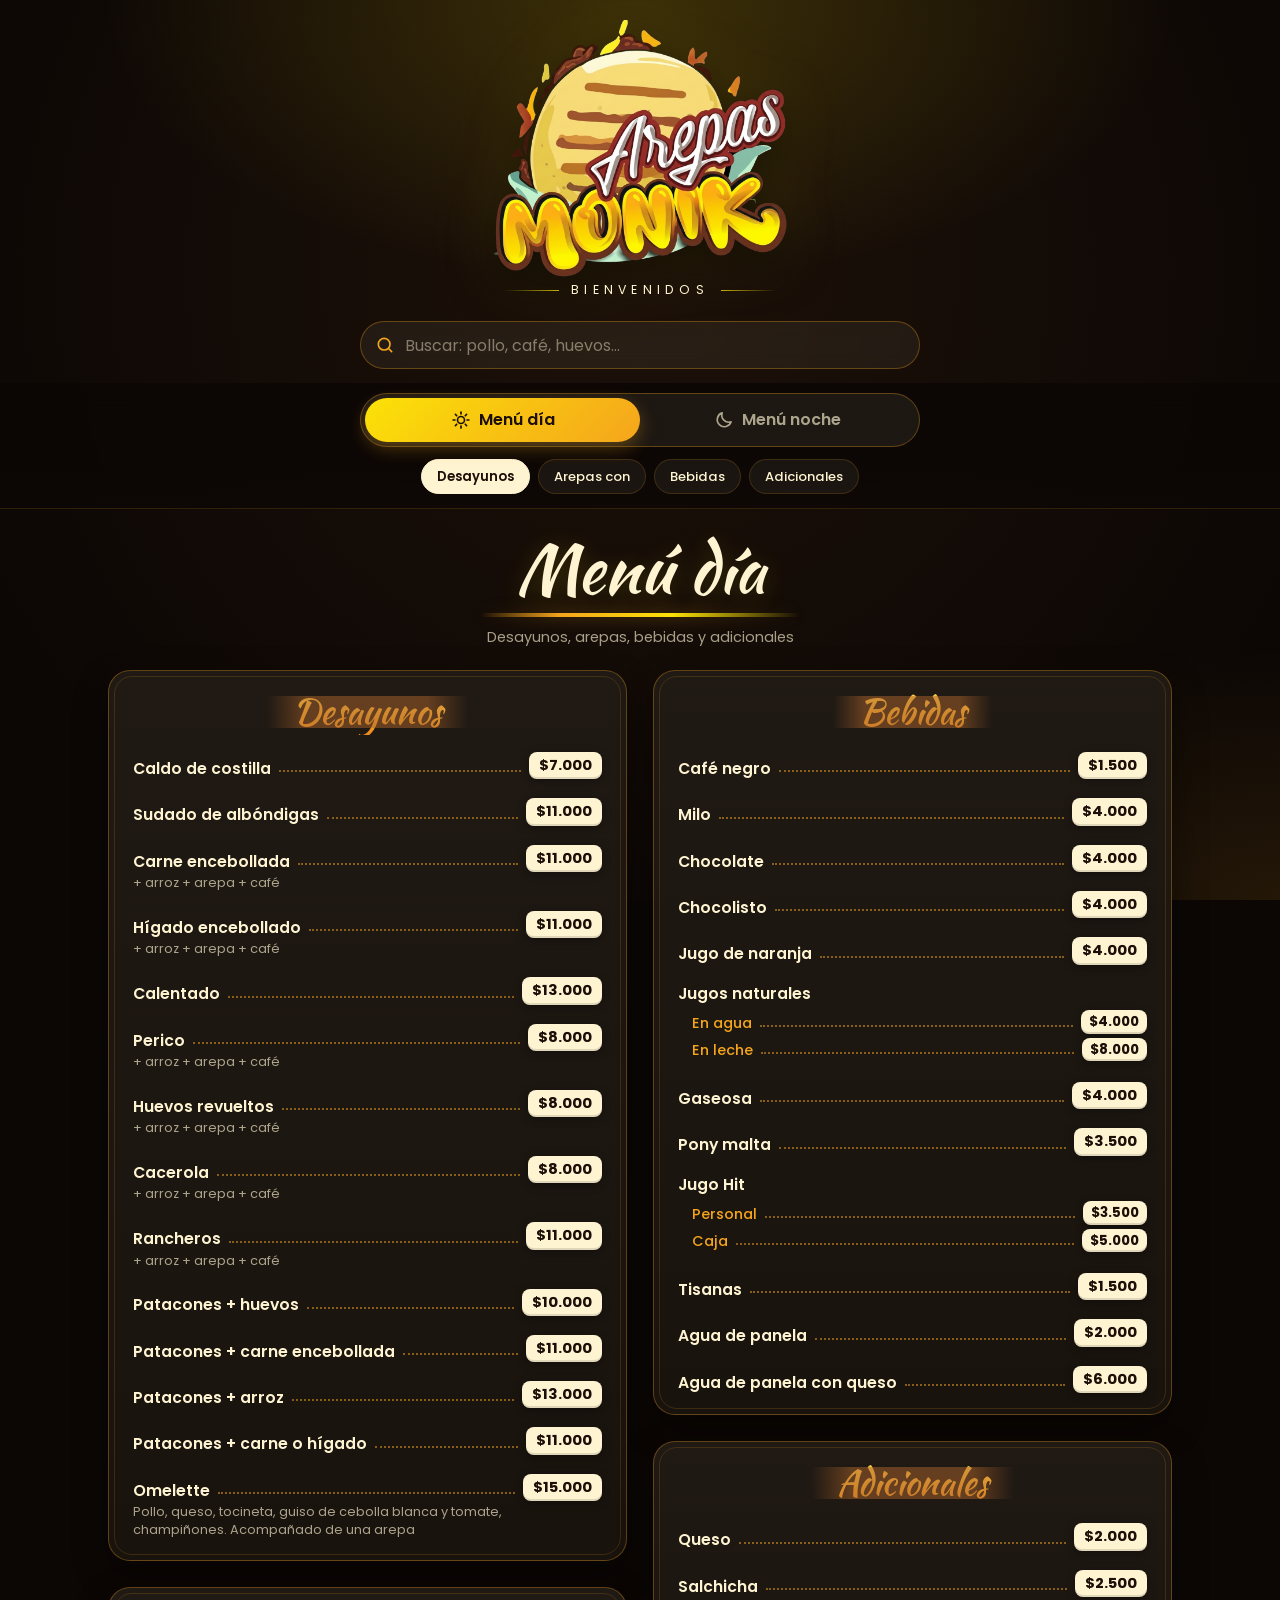
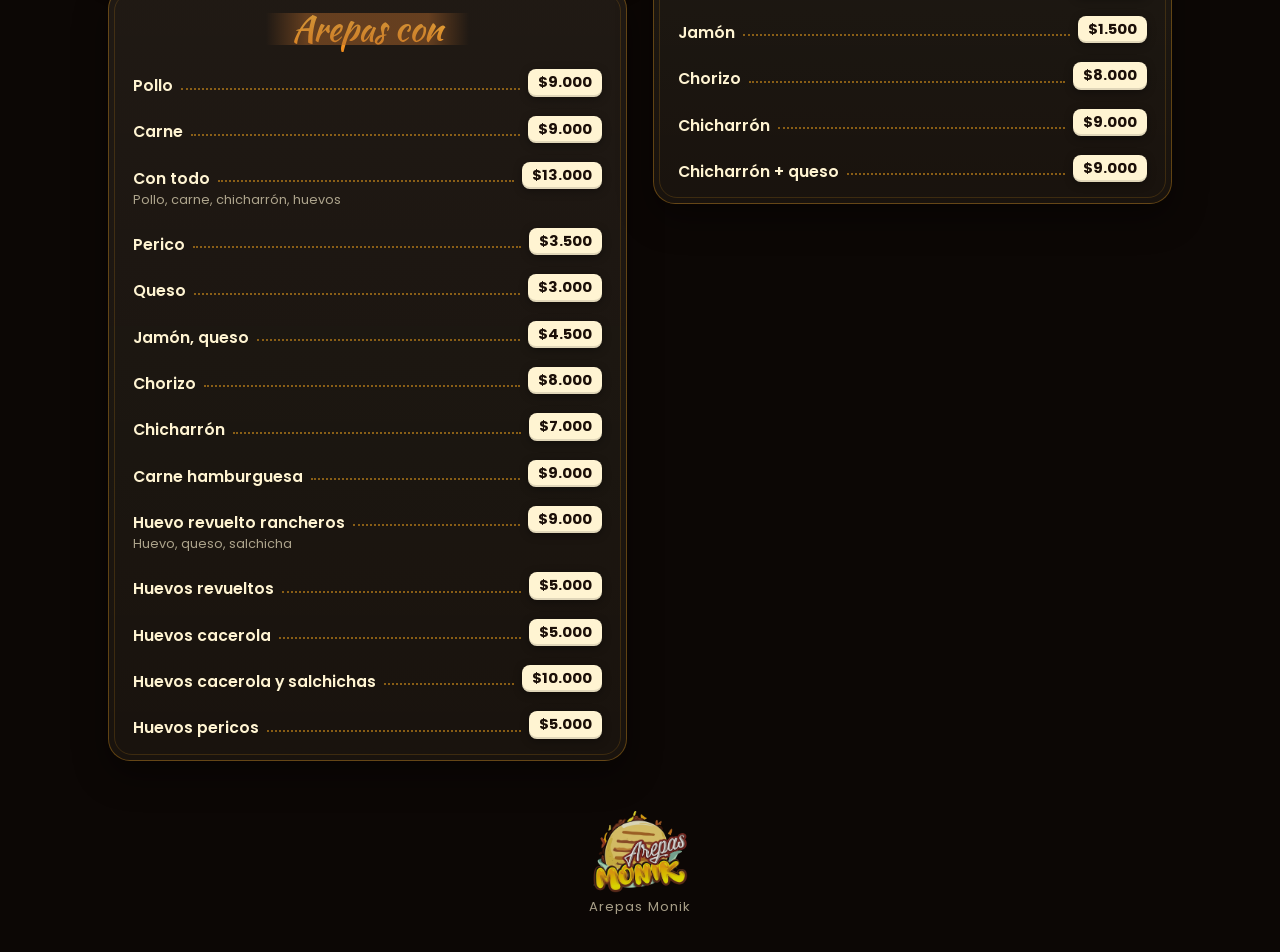
==== index.html @ 33388f15 "Add files via upload" ====
<!DOCTYPE html>
<html lang="es">
<head>
  <meta charset="UTF-8">
  <meta name="viewport" content="width=device-width, initial-scale=1.0, viewport-fit=cover">
  <meta name="theme-color" content="#0c0705">
  <meta name="description" content="Menú de día y menú de noche de Arepas Monik.">
  <title>Menú · Arepas Monik</title>
  <link rel="icon" href="logo-monik.png">

  <link rel="preconnect" href="https://fonts.googleapis.com">
  <link rel="preconnect" href="https://fonts.gstatic.com" crossorigin>
  <link rel="stylesheet" href="https://fonts.googleapis.com/css2?family=Kaushan+Script&family=Poppins:wght@400;500;600;700&display=swap">
  <link rel="stylesheet" href="menu.css">
</head>
<body data-menu="dia">

  <div class="bg-glow" aria-hidden="true"></div>

  <!-- ===== Cabecera ===== -->
  <header class="hero">
    <img class="hero-logo" src="logo-monik.png" alt="Arepas Monik" width="520" height="449">
    <p class="hero-kicker"><span></span>Bienvenidos<span></span></p>
  </header>

  <!-- ===== Buscador ===== -->
  <div class="searchbar">
    <label class="search" for="q">
      <svg viewBox="0 0 24 24" aria-hidden="true"><circle cx="11" cy="11" r="7"/><path d="m20 20-3.5-3.5"/></svg>
      <input id="q" type="search" placeholder="Buscar: pollo, café, huevos…" autocomplete="off" enterkeyhint="search" aria-label="Buscar en el menú">
      <button class="search-clear" id="qClear" type="button" aria-label="Borrar búsqueda" hidden>✕</button>
    </label>
  </div>

  <!-- ===== Pestañas + categorías (se quedan fijas al hacer scroll) ===== -->
  <div class="sticky" id="sticky">
    <div class="tabs" id="tabs" role="tablist" aria-label="Elegir menú" data-active="0">
      <span class="tabs-pill" aria-hidden="true"></span>
      <button class="tab" id="tab-dia" role="tab" type="button" data-menu="dia" aria-selected="true" aria-controls="panel">
        <svg viewBox="0 0 24 24" aria-hidden="true"><circle cx="12" cy="12" r="4.2"/><path d="M12 2.5v2.3M12 19.2v2.3M2.5 12h2.3M19.2 12h2.3M5.3 5.3l1.6 1.6M17.1 17.1l1.6 1.6M18.7 5.3l-1.6 1.6M6.9 17.1l-1.6 1.6"/></svg>
        Menú día
      </button>
      <button class="tab" id="tab-noche" role="tab" type="button" data-menu="noche" aria-selected="false" aria-controls="panel" tabindex="-1">
        <svg viewBox="0 0 24 24" aria-hidden="true"><path d="M20.5 14.2A8.5 8.5 0 0 1 9.8 3.5a8.5 8.5 0 1 0 10.7 10.7Z"/></svg>
        Menú noche
      </button>
    </div>
    <nav class="chips" id="chips" aria-label="Categorías del menú"></nav>
  </div>

  <!-- ===== Contenido ===== -->
  <main class="wrap">
    <div class="menu-head">
      <h2 class="script-title" id="menuTitle">Menú día</h2>
      <div class="swoosh" aria-hidden="true"></div>
      <p class="menu-note" id="menuNote" aria-live="polite"></p>
    </div>

    <div class="cross-hint" id="crossHint" hidden></div>

    <section id="panel" class="cols" role="tabpanel" aria-live="polite" tabindex="-1"></section>

    <div class="empty" id="empty" hidden>
      <div class="empty-icon" aria-hidden="true">🫓</div>
      <p class="empty-title">No encontramos “<span id="emptyQ"></span>”</p>
      <p class="empty-sub">Prueba con otra palabra, por ejemplo <em>pollo</em>, <em>queso</em> o <em>café</em>.</p>
      <button class="btn" id="emptyClear" type="button">Ver todo el menú</button>
    </div>

    <noscript><p class="empty-sub" style="text-align:center;padding:40px 0">Activa JavaScript para ver el menú.</p></noscript>
  </main>

  <footer class="foot">
    <img src="logo-monik.png" alt="" width="120" height="104">
    <p>Arepas Monik</p>
  </footer>

  <button class="to-top" id="toTop" type="button" aria-label="Volver arriba" hidden>
    <svg viewBox="0 0 24 24" aria-hidden="true"><path d="m6 14 6-6 6 6"/></svg>
  </button>

  <script src="menu.js"></script>
</body>
</html>
---- menu.css ----
/* =========================================================
   AREPAS MONIK — MENÚ INTERACTIVO
   Paleta tomada del logo: amarillo, dorado, caramelo, café y crema.
   ========================================================= */

:root {
  --bg: #0c0705;
  --panel: #16100b;
  --line: rgba(245, 165, 28, 0.32);
  --line-soft: rgba(245, 165, 28, 0.16);
  --cream: #fff4d2;
  --text: #f6eedb;
  --muted: rgba(255, 244, 210, 0.64);
  --yellow: #fbe207;
  --orange: #f5a51c;
  --caramel: #aa642b;
  --burgundy: #762326;
  --mint: #8ed9c5;
  --ink: #1b0f08;

  /* cambia según la pestaña (día / noche) */
  --glow-1: rgba(251, 226, 7, 0.16);
  --glow-2: rgba(245, 165, 28, 0.1);
  --pill: linear-gradient(135deg, #fbe207, #f5a51c);

  --font-body: "Poppins", "Segoe UI", system-ui, -apple-system, Arial, sans-serif;
  --font-script: "Kaushan Script", "Brush Script MT", "Segoe Script", cursive;

  --sticky-h: 110px;
  --gutter: clamp(14px, 4vw, 28px);
}

body[data-menu="noche"] {
  --glow-1: rgba(118, 35, 38, 0.42);
  --glow-2: rgba(245, 165, 28, 0.1);
  --pill: linear-gradient(135deg, #f5a51c, #e0702b);
}

*, *::before, *::after { box-sizing: border-box; margin: 0; padding: 0; }
[hidden] { display: none !important; }

html { scroll-behavior: smooth; -webkit-text-size-adjust: 100%; }

body {
  min-height: 100vh;
  font-family: var(--font-body);
  color: var(--text);
  background: var(--bg);
  line-height: 1.45;
  overflow-x: hidden;
  -webkit-font-smoothing: antialiased;
}

img { max-width: 100%; height: auto; display: block; }
button { font: inherit; color: inherit; cursor: pointer; background: none; border: 0; }

/* ---------- Fondo ---------- */
.bg-glow {
  position: fixed;
  inset: 0;
  z-index: -1;
  pointer-events: none;
  background:
    radial-gradient(60% 45% at 50% 0%, var(--glow-1), transparent 70%),
    radial-gradient(50% 40% at 100% 100%, var(--glow-2), transparent 70%),
    radial-gradient(circle at 50% 30%, #1d1109 0%, var(--bg) 80%);
  transition: background 0.6s ease;
}

/* ---------- Cabecera ---------- */
.hero {
  display: grid;
  justify-items: center;
  padding: max(20px, env(safe-area-inset-top)) var(--gutter) 6px;
}
.hero-logo {
  width: clamp(150px, 40vw, 300px);
  filter: drop-shadow(0 14px 22px rgba(0, 0, 0, 0.55)) drop-shadow(0 0 30px rgba(251, 226, 7, 0.1));
  animation: hero-in 0.9s cubic-bezier(0.2, 0.9, 0.25, 1) both;
}
.hero-kicker {
  display: flex;
  align-items: center;
  gap: 12px;
  margin-top: 2px;
  font-size: clamp(0.62rem, 0.5rem + 0.5vw, 0.78rem);
  letter-spacing: 0.42em;
  text-transform: uppercase;
  color: var(--cream);
  opacity: 0.85;
  animation: fade-up 0.8s ease-out 0.35s both;
}
.hero-kicker span {
  width: clamp(24px, 6vw, 56px);
  height: 1px;
  background: linear-gradient(90deg, transparent, rgba(251, 226, 7, 0.75));
}
.hero-kicker span:last-child { transform: scaleX(-1); }

@keyframes hero-in {
  from { opacity: 0; transform: translateY(16px) scale(0.92); }
  to { opacity: 1; transform: none; }
}
@keyframes fade-up {
  from { opacity: 0; transform: translateY(10px); }
  to { opacity: 1; transform: none; }
}

/* ---------- Buscador ---------- */
.searchbar { padding: 16px var(--gutter) 14px; }
.search {
  position: relative;
  display: flex;
  align-items: center;
  max-width: 560px;
  margin: 0 auto;
  padding: 0 14px;
  height: 48px;
  border-radius: 999px;
  background: rgba(255, 244, 210, 0.06);
  border: 1px solid var(--line);
  backdrop-filter: blur(8px);
  transition: border-color 0.2s, background 0.2s, box-shadow 0.2s;
}
.search:focus-within {
  border-color: var(--orange);
  background: rgba(255, 244, 210, 0.09);
  box-shadow: 0 0 0 4px rgba(245, 165, 28, 0.16);
}
.search svg {
  flex: none;
  width: 20px;
  height: 20px;
  margin-right: 10px;
  fill: none;
  stroke: var(--orange);
  stroke-width: 2;
  stroke-linecap: round;
}
.search input {
  flex: 1;
  min-width: 0;
  height: 100%;
  font: inherit;
  font-size: 16px; /* evita el zoom automático en iPhone */
  color: var(--cream);
  background: transparent;
  border: 0;
  outline: none;
  -webkit-appearance: none;
  appearance: none;
}
.search input::placeholder { color: rgba(255, 244, 210, 0.45); }
.search input::-webkit-search-cancel-button { display: none; }
.search-clear {
  flex: none;
  width: 28px;
  height: 28px;
  border-radius: 50%;
  font-size: 0.8rem;
  color: var(--cream);
  background: rgba(255, 244, 210, 0.12);
}
.search-clear:hover { background: rgba(255, 244, 210, 0.22); }

/* ---------- Pestañas + categorías (fijas) ---------- */
.sticky {
  position: sticky;
  top: 0;
  z-index: 20;
  padding: max(10px, env(safe-area-inset-top)) var(--gutter) 10px;
  background: linear-gradient(180deg, rgba(12, 7, 5, 0.94) 70%, rgba(12, 7, 5, 0.72));
  backdrop-filter: blur(14px);
  -webkit-backdrop-filter: blur(14px);
  border-bottom: 1px solid var(--line-soft);
}

.tabs {
  position: relative;
  display: grid;
  grid-template-columns: 1fr 1fr;
  max-width: 560px;
  margin: 0 auto;
  padding: 4px;
  border-radius: 999px;
  background: rgba(255, 244, 210, 0.07);
  border: 1px solid var(--line);
}
.tabs-pill {
  position: absolute;
  top: 4px;
  bottom: 4px;
  left: 4px;
  width: calc(50% - 4px);
  border-radius: 999px;
  background: var(--pill);
  box-shadow: 0 6px 18px rgba(245, 165, 28, 0.3);
  transition: transform 0.38s cubic-bezier(0.3, 1.2, 0.4, 1), background 0.4s;
}
.tabs[data-active="1"] .tabs-pill { transform: translateX(100%); }

.tab {
  position: relative;
  z-index: 1;
  display: flex;
  align-items: center;
  justify-content: center;
  gap: 8px;
  min-height: 44px;
  padding: 0 12px;
  border-radius: 999px;
  font-weight: 600;
  font-size: clamp(0.88rem, 0.8rem + 0.4vw, 1rem);
  color: var(--muted);
  transition: color 0.25s;
}
.tab svg {
  width: 20px;
  height: 20px;
  fill: none;
  stroke: currentColor;
  stroke-width: 2;
  stroke-linecap: round;
  stroke-linejoin: round;
}
.tab[aria-selected="true"] { color: var(--ink); }
.tab:focus-visible, .chip:focus-visible, .btn:focus-visible, .link:focus-visible, .to-top:focus-visible, .search-clear:focus-visible {
  outline: 2px solid var(--yellow);
  outline-offset: 2px;
}

.chips {
  display: flex;
  gap: 8px;
  max-width: 1120px;
  margin: 10px auto 0;
  padding: 2px 2px 4px;
  overflow-x: auto;
  scrollbar-width: none;
  -webkit-overflow-scrolling: touch;
  mask-image: linear-gradient(90deg, transparent, #000 14px, #000 calc(100% - 14px), transparent);
  -webkit-mask-image: linear-gradient(90deg, transparent, #000 14px, #000 calc(100% - 14px), transparent);
}
.chips::-webkit-scrollbar { display: none; }
@media (min-width: 700px) {
  .chips { justify-content: center; mask-image: none; -webkit-mask-image: none; }
}
.chip {
  flex: none;
  padding: 7px 15px;
  border-radius: 999px;
  font-size: 0.82rem;
  font-weight: 500;
  color: var(--cream);
  background: rgba(255, 244, 210, 0.06);
  border: 1px solid var(--line-soft);
  white-space: nowrap;
  transition: background 0.2s, color 0.2s, border-color 0.2s, transform 0.2s;
}
.chip:hover { border-color: var(--orange); transform: translateY(-1px); }
.chip.is-active {
  color: var(--ink);
  background: var(--cream);
  border-color: var(--cream);
  font-weight: 600;
}

/* ---------- Contenido ---------- */
.wrap {
  width: 100%;
  max-width: 1120px;
  margin: 0 auto;
  padding: 24px var(--gutter) 40px;
}

.menu-head { text-align: center; margin-bottom: 22px; }
.script-title {
  font-family: var(--font-script);
  font-weight: 400;
  font-size: clamp(2.4rem, 1.6rem + 4.4vw, 4.2rem);
  line-height: 1.1;
  color: var(--cream);
  text-shadow: 0 4px 24px rgba(251, 226, 7, 0.18);
}
.swoosh {
  width: min(320px, 70%);
  height: 4px;
  margin: 6px auto 10px;
  border-radius: 999px;
  background: linear-gradient(90deg, transparent, var(--orange) 25%, var(--yellow) 60%, transparent);
  filter: drop-shadow(0 0 8px rgba(245, 165, 28, 0.5));
}
.menu-note { min-height: 1.4em; font-size: 0.9rem; color: var(--muted); }

.cross-hint {
  margin: -6px auto 18px;
  text-align: center;
  font-size: 0.88rem;
  color: var(--muted);
}
.link {
  font-weight: 600;
  color: var(--yellow);
  text-decoration: underline;
  text-underline-offset: 3px;
}

/* Columnas tipo carta: 1 en celular, 2 en pantallas anchas */
.cols { column-width: 440px; column-gap: 26px; }
.cols:focus { outline: none; }

.enter-right { animation: slide-in-right 0.45s cubic-bezier(0.2, 0.9, 0.25, 1); }
.enter-left { animation: slide-in-left 0.45s cubic-bezier(0.2, 0.9, 0.25, 1); }
@keyframes slide-in-right { from { opacity: 0; transform: translateX(28px); } to { opacity: 1; transform: none; } }
@keyframes slide-in-left { from { opacity: 0; transform: translateX(-28px); } to { opacity: 1; transform: none; } }

/* ---------- Tarjetas ---------- */
.card {
  position: relative;
  break-inside: avoid;
  margin-bottom: 26px;
  padding: 18px clamp(14px, 3.4vw, 24px) 12px;
  border-radius: 22px;
  background:
    linear-gradient(180deg, rgba(255, 244, 210, 0.045), rgba(255, 244, 210, 0.012)),
    var(--panel);
  border: 1px solid var(--line);
  box-shadow: 0 14px 34px rgba(0, 0, 0, 0.4);
  scroll-margin-top: calc(var(--sticky-h) + 14px);
  animation: card-in 0.6s cubic-bezier(0.2, 0.9, 0.25, 1) both;
  animation-delay: calc(var(--i, 0) * 70ms);
}
.card::before {
  content: "";
  position: absolute;
  inset: 5px;
  border-radius: 18px;
  border: 1px solid var(--line-soft);
  pointer-events: none;
}
@keyframes card-in {
  from { opacity: 0; transform: translateY(18px); }
  to { opacity: 1; transform: none; }
}

.card-title {
  position: relative;
  margin: 0 auto 8px;
  text-align: center;
  font-family: var(--font-script);
  font-weight: 400;
  font-size: clamp(1.7rem, 1.3rem + 1.6vw, 2.2rem);
  line-height: 1.2;
}
.card-title span {
  display: inline-block;
  padding: 2px 26px;
  color: transparent;
  background:
    linear-gradient(90deg, transparent, rgba(170, 100, 43, 0.5) 20%, rgba(170, 100, 43, 0.5) 80%, transparent) center / 100% 70% no-repeat,
    linear-gradient(180deg, #ffd34a, #f08a1c);
  -webkit-background-clip: border-box, text;
  background-clip: border-box, text;
}
/* Si el navegador no soporta recortar el fondo con el texto, usa color sólido */
@supports not ((-webkit-background-clip: text) or (background-clip: text)) {
  .card-title span { color: var(--orange); background: none; }
}

.items { list-style: none; }
.item { padding: 9px 0; }
.item + .item { border-top: 1px solid transparent; }
.item--sep { margin-top: 8px; padding-top: 16px; border-top: 1px dashed var(--line) !important; }

.row { display: flex; align-items: flex-end; gap: 8px; }
.name { font-weight: 600; color: var(--cream); font-size: 0.98rem; line-height: 1.3; }
.row > .name { flex: 0 1 auto; min-width: 0; }
.leader {
  flex: 1 1 14px;
  min-width: 14px;
  margin-bottom: 7px;
  border-bottom: 2px dotted rgba(245, 165, 28, 0.5);
}
.desc {
  margin-top: 2px;
  max-width: 92%;
  font-size: 0.8rem;
  line-height: 1.4;
  color: var(--muted);
}

.price {
  flex: none;
  align-self: center;
  padding: 3px 10px;
  border-radius: 8px;
  font-weight: 700;
  font-size: 0.92rem;
  font-variant-numeric: tabular-nums;
  color: var(--ink);
  background: var(--cream);
  box-shadow: inset 0 -2px 0 rgba(0, 0, 0, 0.12), 0 2px 8px rgba(0, 0, 0, 0.35);
}
.price--sm { padding: 2px 8px; font-size: 0.84rem; }
.price--ask {
  font-weight: 500;
  font-size: 0.78rem;
  color: var(--cream);
  background: transparent;
  border: 1px dashed var(--orange);
  box-shadow: none;
}

.variants { margin: 4px 0 0 14px; }
.row--var { padding: 2px 0; }
.vlabel { font-size: 0.9rem; color: var(--orange); font-weight: 500; }

.item { transition: background 0.2s; border-radius: 10px; }
@media (hover: hover) {
  .item:hover { background: rgba(255, 244, 210, 0.04); }
}

mark {
  color: var(--ink);
  background: var(--yellow);
  border-radius: 4px;
  padding: 0 2px;
}

/* ---------- Sin resultados ---------- */
.empty { text-align: center; padding: 30px 0 10px; }
.empty-icon { font-size: 3rem; filter: grayscale(0.2); }
.empty-title { margin-top: 8px; font-size: 1.15rem; font-weight: 600; color: var(--cream); }
.empty-sub { margin: 6px 0 18px; color: var(--muted); font-size: 0.92rem; }
.btn {
  padding: 11px 22px;
  border-radius: 999px;
  font-weight: 600;
  color: var(--ink);
  background: var(--pill);
  box-shadow: 0 8px 20px rgba(245, 165, 28, 0.25);
  transition: transform 0.2s;
}
.btn:hover { transform: translateY(-2px); }

/* ---------- Pie ---------- */
.foot {
  display: grid;
  justify-items: center;
  gap: 4px;
  padding: 10px var(--gutter) max(36px, env(safe-area-inset-bottom));
  color: var(--muted);
  font-size: 0.82rem;
  letter-spacing: 0.08em;
}
.foot img { width: 96px; opacity: 0.85; }

/* ---------- Botón subir ---------- */
.to-top {
  position: fixed;
  right: max(16px, env(safe-area-inset-right));
  bottom: max(16px, env(safe-area-inset-bottom));
  z-index: 30;
  width: 46px;
  height: 46px;
  border-radius: 50%;
  display: grid;
  place-items: center;
  background: var(--pill);
  box-shadow: 0 10px 24px rgba(0, 0, 0, 0.5);
  animation: fade-up 0.3s ease-out both;
}
.to-top svg { width: 22px; height: 22px; fill: none; stroke: var(--ink); stroke-width: 2.6; stroke-linecap: round; stroke-linejoin: round; }

/* ---------- Pantallas pequeñas ---------- */
@media (max-width: 420px) {
  .tab svg { width: 18px; height: 18px; }
  .name { font-size: 0.94rem; }
  .price { font-size: 0.88rem; padding: 3px 8px; }
  .desc { max-width: 100%; }
}

/* ---------- Celular horizontal (poca altura): la barra ya no se queda fija ---------- */
@media (max-height: 500px) {
  .sticky { position: relative; }
  .hero-logo { width: clamp(110px, 24vh, 180px); }
  .searchbar { padding-top: 10px; padding-bottom: 10px; }
  .card { scroll-margin-top: 14px; }
}

/* ---------- Menos movimiento ---------- */
@media (prefers-reduced-motion: reduce) {
  html { scroll-behavior: auto; }
  *, *::before, *::after {
    animation-duration: 0.01ms !important;
    animation-delay: 0ms !important;
    transition-duration: 0.01ms !important;
  }
}
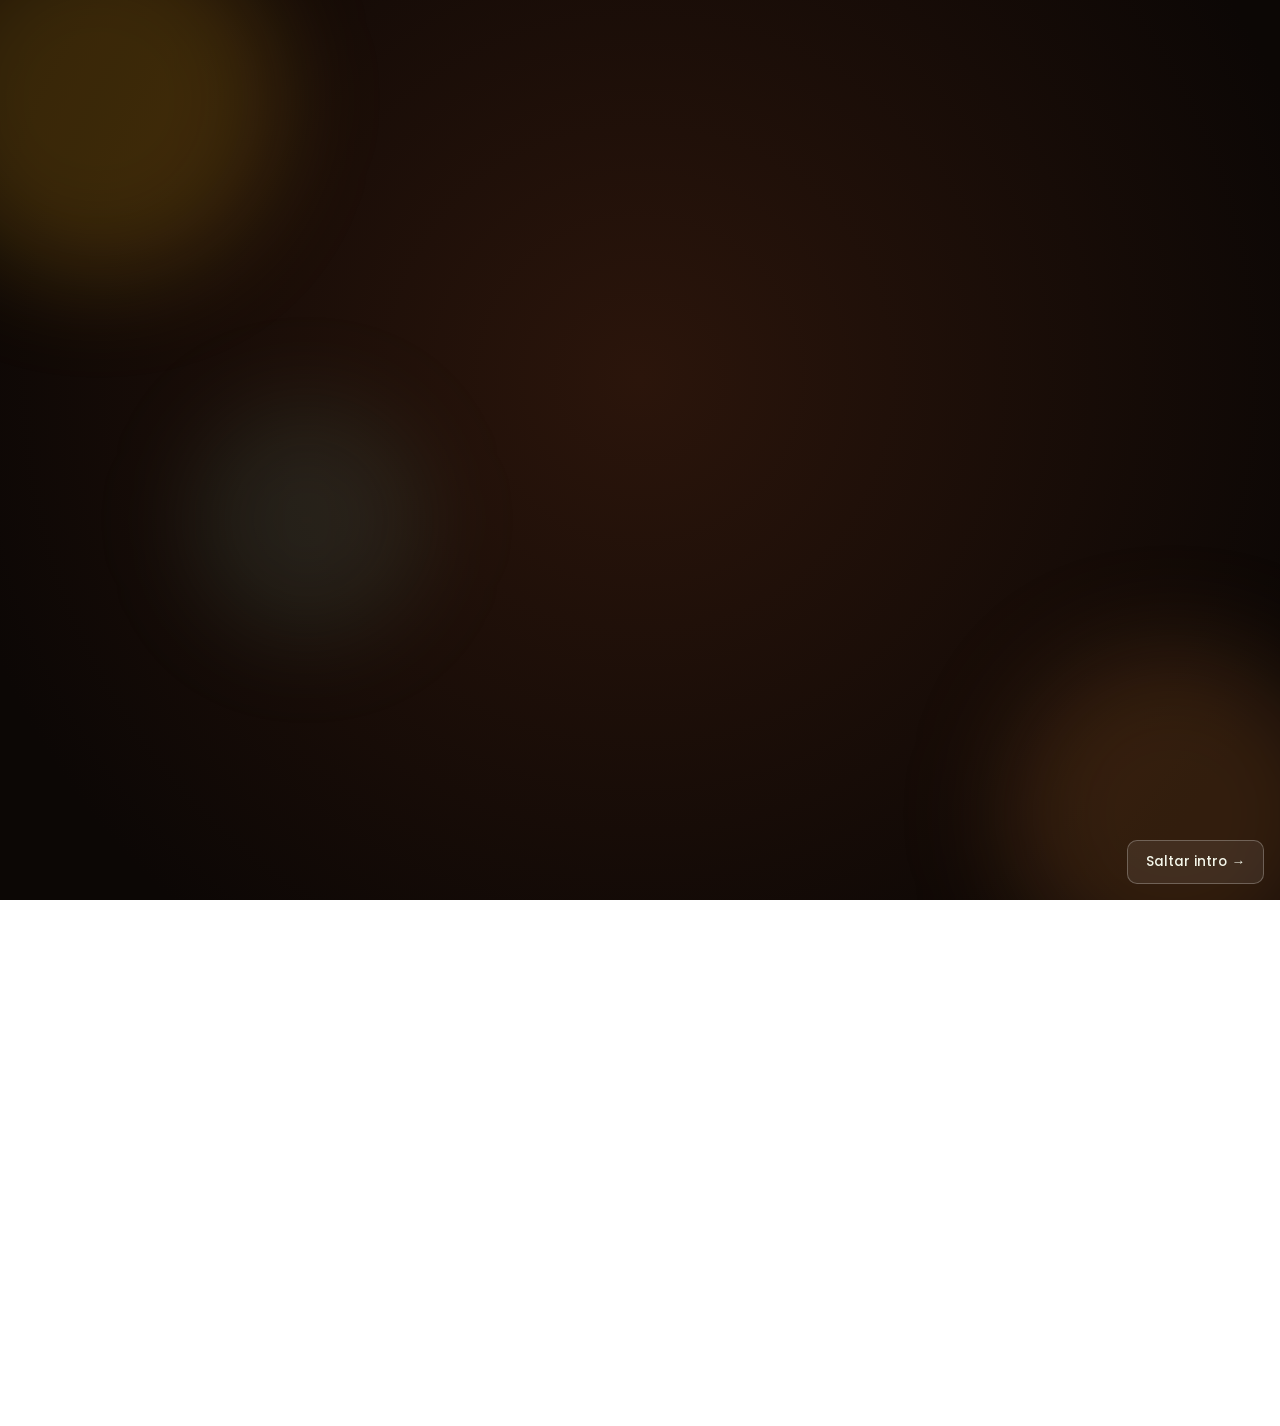
==== commit 82d32dde: "Add files via upload" ====
--- a/index.html
+++ b/index.html
@@ -4,81 +4,118 @@
   <meta charset="UTF-8">
   <meta name="viewport" content="width=device-width, initial-scale=1.0, viewport-fit=cover">
   <meta name="theme-color" content="#0c0705">
-  <meta name="description" content="Menú de día y menú de noche de Arepas Monik.">
-  <title>Menú · Arepas Monik</title>
-  <link rel="icon" href="logo-monik.png">
-
+  <title>Bienvenida | Arepas Monik</title>
   <link rel="preconnect" href="https://fonts.googleapis.com">
   <link rel="preconnect" href="https://fonts.gstatic.com" crossorigin>
-  <link rel="stylesheet" href="https://fonts.googleapis.com/css2?family=Kaushan+Script&family=Poppins:wght@400;500;600;700&display=swap">
-  <link rel="stylesheet" href="menu.css">
+  <link rel="stylesheet" href="https://fonts.googleapis.com/css2?family=Poppins:wght@400;500;600;700&display=swap">
+  <link rel="stylesheet" href="intro.css">
+  <link rel="prefetch" href="menu.html">
+  <noscript><meta http-equiv="refresh" content="5;url=index.html"></noscript>
 </head>
-<body data-menu="dia">
+<body>
 
-  <div class="bg-glow" aria-hidden="true"></div>
+  <div class="bg-circle c1"></div>
+  <div class="bg-circle c2"></div>
+  <div class="bg-circle c3"></div>
 
-  <!-- ===== Cabecera ===== -->
-  <header class="hero">
-    <img class="hero-logo" src="logo-monik.png" alt="Arepas Monik" width="520" height="449">
-    <p class="hero-kicker"><span></span>Bienvenidos<span></span></p>
-  </header>
+  <main class="stage">
+    <!-- Logo con su propio zoom de salida -->
+    <div class="logo-zoom-wrapper">
+      <div class="logo-box">
+        <div class="glow"></div>
 
-  <!-- ===== Buscador ===== -->
-  <div class="searchbar">
-    <label class="search" for="q">
-      <svg viewBox="0 0 24 24" aria-hidden="true"><circle cx="11" cy="11" r="7"/><path d="m20 20-3.5-3.5"/></svg>
-      <input id="q" type="search" placeholder="Buscar: pollo, café, huevos…" autocomplete="off" enterkeyhint="search" aria-label="Buscar en el menú">
-      <button class="search-clear" id="qClear" type="button" aria-label="Borrar búsqueda" hidden>✕</button>
-    </label>
-  </div>
+        <!-- 1. Trazo: el contorno del logo se dibuja -->
+        <svg class="outline" viewBox="0 0 2076 1792" fill="none" xmlns="http://www.w3.org/2000/svg" aria-hidden="true">
+          <defs>
+            <linearGradient id="monikGradient" x1="0%" y1="100%" x2="100%" y2="0%">
+              <stop offset="0%" stop-color="#FBE207"/>
+              <stop offset="55%" stop-color="#E7A617"/>
+              <stop offset="100%" stop-color="#F7DB78"/>
+            </linearGradient>
+          </defs>
+          <path class="trace" pathLength="1" d="M2027 519 L2017 505 L2008 497 L1995 489 L1979 483 L1954 480 L1923 485 L1899 495 L1880 509 L1864 526 L1849 555 L1825 548 L1807 547 L1788 551 L1774 557 L1769 561 L1763 561 L1750 557 L1726 557 L1709 561 L1691 569 L1671 583 L1660 594 L1644 614 L1630 639 L1626 642 L1609 622 L1599 587 L1579 534 L1551 478 L1524 440 L1469 381 L1440 356 L1381 315 L1315 281 L1279 265 L1230 247 L1191 235 L1149 225 L1069 213 L1040 211 L987 211 L935 215 L876 225 L814 239 L755 255 L725 265 L688 281 L663 294 L639 311 L625 315 L613 321 L574 345 L524 385 L472 435 L442 469 L424 493 L392 549 L360 615 L332 684 L312 746 L292 826 L282 887 L278 937 L278 980 L280 1007 L288 1066 L292 1082 L292 1094 L302 1146 L309 1163 L317 1173 L315 1174 L294 1163 L267 1152 L210 1106 L204 1098 L201 1089 L201 1073 L204 1055 L197 1044 L191 1043 L151 1056 L139 1063 L126 1076 L123 1086 L123 1099 L126 1111 L136 1133 L192 1204 L178 1201 L158 1200 L141 1202 L123 1208 L100 1222 L85 1237 L73 1254 L67 1266 L59 1288 L50 1327 L43 1376 L39 1424 L38 1471 L41 1552 L49 1603 L24 1617 L30 1621 L54 1626 L57 1629 L65 1651 L82 1680 L95 1695 L114 1712 L125 1719 L148 1729 L167 1733 L191 1733 L212 1728 L232 1719 L252 1704 L265 1690 L275 1676 L290 1645 L296 1620 L298 1600 L309 1604 L322 1606 L345 1604 L353 1646 L364 1681 L383 1714 L403 1736 L423 1751 L453 1765 L475 1771 L516 1774 L546 1771 L583 1761 L610 1747 L637 1723 L648 1708 L658 1688 L665 1664 L718 1671 L767 1674 L855 1674 L947 1667 L981 1661 L1023 1661 L1045 1654 L1084 1648 L1163 1629 L1174 1628 L1189 1631 L1212 1629 L1234 1621 L1249 1610 L1276 1602 L1325 1582 L1369 1558 L1391 1564 L1416 1563 L1430 1559 L1448 1549 L1462 1535 L1472 1519 L1479 1500 L1501 1553 L1521 1587 L1531 1599 L1548 1614 L1567 1624 L1581 1628 L1609 1629 L1620 1627 L1644 1617 L1655 1609 L1669 1594 L1680 1574 L1688 1552 L1695 1518 L1765 1566 L1804 1586 L1839 1599 L1876 1606 L1900 1606 L1927 1601 L1953 1590 L1983 1569 L1999 1553 L2014 1533 L2032 1500 L2044 1467 L2052 1429 L2050 1384 L2044 1354 L2032 1324 L2026 1314 L2007 1293 L1984 1276 L1966 1268 L1940 1263 L1923 1263 L1902 1266 L1869 1278 L1853 1290 L1842 1303 L1833 1318 L1830 1331 L1828 1333 L1818 1330 L1743 1295 L1740 1291 L1785 1253 L1799 1244 L1820 1243 L1827 1247 L1831 1252 L1833 1267 L1835 1269 L1838 1264 L1838 1248 L1836 1241 L1831 1237 L1809 1238 L1808 1236 L1850 1201 L1868 1183 L1880 1165 L1888 1144 L1889 1119 L1886 1105 L1878 1088 L1868 1074 L1854 1062 L1844 1057 L1826 1052 L1801 1052 L1800 1049 L1820 1013 L1845 957 L1855 939 L1864 932 L1899 912 L1920 902 L1938 896 L1945 890 L1946 885 L1934 873 L1910 865 L1880 864 L1866 867 L1856 867 L1854 869 L1847 870 L1842 869 L1847 866 L1875 836 L1896 844 L1907 846 L1938 846 L1956 842 L1975 834 L1991 824 L2009 807 L2024 787 L2035 765 L2043 733 L2043 694 L2033 655 L2021 630 L2010 612 L2025 596 L2035 571 L2035 541Z"/>
+          <path class="trace" pathLength="1" d="M758 242 L763 244 L773 240 L811 230 L834 226 L845 221 L859 218 L951 205 L1037 202 L1129 209 L1131 207 L1130 200 L1124 186 L1125 184 L1136 187 L1150 187 L1152 183 L1160 176 L1179 169 L1183 165 L1183 159 L1168 145 L1142 131 L1117 113 L1078 76 L1065 69 L1057 71 L1052 76 L1048 84 L1046 96 L1048 125 L1054 144 L1054 151 L1014 140 L1008 132 L1002 115 L992 106 L982 101 L967 97 L950 97 L925 101 L924 99 L933 85 L947 47 L954 19 L953 5 L949 0 L925 0 L912 18 L890 81 L890 86 L894 96 L904 110 L898 116 L890 109 L886 108 L878 123 L864 137 L820 161 L802 173 L786 189 L772 208 L762 229Z"/>
+          <path class="trace" pathLength="1" d="M739 181 L730 178 L722 169 L716 166 L707 166 L692 172 L667 190 L664 190 L653 182 L639 176 L622 173 L601 178 L583 191 L577 200 L567 229 L567 245 L570 254 L569 257 L565 260 L525 268 L510 276 L460 336 L441 364 L429 398 L427 427 L425 431 L403 448 L385 467 L369 497 L361 521 L357 540 L352 550 L341 562 L331 569 L328 579 L329 596 L335 605 L340 598 L352 570 L364 548 L406 488 L432 457 L506 383 L537 356 L595 316 L667 278 L677 275 L692 267 L711 261 L716 257 L711 253 L716 232 L722 220 L741 202 L739 200 L741 198 L742 184Z"/>
+          <path class="trace" pathLength="1" d="M329 463 L325 463 L314 471 L300 485 L288 503 L272 545 L260 596 L251 612 L247 610 L233 590 L222 579 L215 575 L206 574 L199 577 L190 586 L184 597 L184 604 L190 623 L206 654 L234 699 L234 705 L218 725 L210 740 L204 794 L200 810 L203 815 L210 814 L220 808 L243 786 L289 729 L297 712 L301 694 L309 677 L309 672 L316 654 L307 635 L301 611 L301 574 L309 537 L331 475 L331 465Z"/>
+          <path class="trace" pathLength="1" d="M1402 189 L1388 203 L1382 212 L1376 227 L1368 260 L1366 282 L1367 294 L1421 327 L1454 351 L1529 420 L1532 416 L1532 409 L1529 398 L1526 372 L1518 354 L1504 338 L1486 328 L1468 322 L1412 313 L1412 309 L1415 304 L1443 298 L1466 298 L1480 305 L1486 301 L1487 291 L1483 278 L1488 268 L1501 250 L1504 240 L1504 230 L1500 218 L1498 216 L1493 217 L1465 233 L1426 270 L1424 270 L1421 264 L1415 202 L1411 193 L1407 189Z"/>
+          <path class="trace" pathLength="1" d="M230 958 L219 962 L212 969 L212 996 L197 1020 L197 1032 L211 1045 L215 1052 L217 1059 L215 1089 L220 1098 L265 1137 L290 1152 L292 1148 L264 1045 L262 1007 L257 977 L254 973 L249 973 L242 962Z"/>
+          <path class="trace" pathLength="1" d="M1722 386 L1709 393 L1695 408 L1680 430 L1668 452 L1646 480 L1644 492 L1650 500 L1671 506 L1680 520 L1692 530 L1699 530 L1705 524 L1709 500 L1725 456 L1729 433 L1730 405 L1729 396Z"/>
+          <path class="trace" pathLength="1" d="M394 301 L382 302 L376 307 L372 315 L370 324 L370 356 L358 396 L358 425 L363 434 L369 432 L382 415 L386 413 L394 414 L401 412 L409 405 L411 400 L411 373 L407 320 L401 307Z"/>
+          <path class="trace" pathLength="1" d="M278 762 L263 778 L247 802 L239 817 L229 846 L227 875 L230 900 L253 948 L255 946 L255 912 L260 860 L268 814 L280 766Z"/>
+          <path class="trace" pathLength="1" d="M206 885 L182 894 L169 902 L159 912 L151 924 L147 934 L147 945 L152 951 L158 953 L176 953 L205 944 L224 945 L229 940 L228 931 L217 909 L214 896Z"/>
+        </svg>
 
-  <!-- ===== Pestañas + categorías (se quedan fijas al hacer scroll) ===== -->
-  <div class="sticky" id="sticky">
-    <div class="tabs" id="tabs" role="tablist" aria-label="Elegir menú" data-active="0">
-      <span class="tabs-pill" aria-hidden="true"></span>
-      <button class="tab" id="tab-dia" role="tab" type="button" data-menu="dia" aria-selected="true" aria-controls="panel">
-        <svg viewBox="0 0 24 24" aria-hidden="true"><circle cx="12" cy="12" r="4.2"/><path d="M12 2.5v2.3M12 19.2v2.3M2.5 12h2.3M19.2 12h2.3M5.3 5.3l1.6 1.6M17.1 17.1l1.6 1.6M18.7 5.3l-1.6 1.6M6.9 17.1l-1.6 1.6"/></svg>
-        Menú día
-      </button>
-      <button class="tab" id="tab-noche" role="tab" type="button" data-menu="noche" aria-selected="false" aria-controls="panel" tabindex="-1">
-        <svg viewBox="0 0 24 24" aria-hidden="true"><path d="M20.5 14.2A8.5 8.5 0 0 1 9.8 3.5a8.5 8.5 0 1 0 10.7 10.7Z"/></svg>
-        Menú noche
-      </button>
-    </div>
-    <nav class="chips" id="chips" aria-label="Categorías del menú"></nav>
-  </div>
+        <!-- 2. Relleno: aparece el logo con rebote + brillo -->
+        <div class="logo-fill">
+          <img class="logo-img" src="logo-monik.png" alt="Arepas Monik">
+          <img class="logo-shine" src="logo-monik.png" alt="" aria-hidden="true">
+        </div>
 
-  <!-- ===== Contenido ===== -->
-  <main class="wrap">
-    <div class="menu-head">
-      <h2 class="script-title" id="menuTitle">Menú día</h2>
-      <div class="swoosh" aria-hidden="true"></div>
-      <p class="menu-note" id="menuNote" aria-live="polite"></p>
+        <div class="embers" aria-hidden="true">
+        <span style="--x:49%;--y:17%;--d:2.75s;--t:2.69s;--s:4px;--c:#FBE207;--dx:-3px"></span>
+        <span style="--x:82%;--y:11%;--d:3.47s;--t:2.99s;--s:4px;--c:#E7A617;--dx:1px"></span>
+        <span style="--x:61%;--y:12%;--d:2.54s;--t:3.59s;--s:4px;--c:#F7DB78;--dx:26px"></span>
+        <span style="--x:80%;--y:15%;--d:3.53s;--t:3.74s;--s:4px;--c:#AA642B;--dx:10px"></span>
+        <span style="--x:82%;--y:33%;--d:2.27s;--t:3.0s;--s:5px;--c:#FBE207;--dx:-8px"></span>
+        <span style="--x:61%;--y:17%;--d:2.96s;--t:3.63s;--s:5px;--c:#E7A617;--dx:-20px"></span>
+        <span style="--x:82%;--y:44%;--d:3.09s;--t:3.27s;--s:4px;--c:#F7DB78;--dx:10px"></span>
+        <span style="--x:15%;--y:47%;--d:2.49s;--t:3.82s;--s:8px;--c:#AA642B;--dx:23px"></span>
+        <span style="--x:48%;--y:37%;--d:3.02s;--t:3.42s;--s:6px;--c:#FBE207;--dx:-11px"></span>
+        <span style="--x:31%;--y:52%;--d:3.29s;--t:2.75s;--s:6px;--c:#E7A617;--dx:7px"></span>
+        <span style="--x:71%;--y:29%;--d:3.22s;--t:3.12s;--s:4px;--c:#F7DB78;--dx:-19px"></span>
+        <span style="--x:73%;--y:34%;--d:2.43s;--t:3.22s;--s:8px;--c:#AA642B;--dx:0px"></span>
+        <span style="--x:13%;--y:50%;--d:2.31s;--t:3.6s;--s:6px;--c:#FBE207;--dx:-5px"></span>
+        <span style="--x:52%;--y:46%;--d:2.9s;--t:4.03s;--s:4px;--c:#E7A617;--dx:-21px"></span>
+        <span style="--x:42%;--y:38%;--d:3.18s;--t:2.72s;--s:6px;--c:#F7DB78;--dx:15px"></span>
+        <span style="--x:81%;--y:51%;--d:3.35s;--t:3.11s;--s:8px;--c:#AA642B;--dx:16px"></span>
+        </div>
+      </div>
     </div>
 
-    <div class="cross-hint" id="crossHint" hidden></div>
+    <p class="tagline">Sabor casero en cada mordida</p>
 
-    <section id="panel" class="cols" role="tabpanel" aria-live="polite" tabindex="-1"></section>
-
-    <div class="empty" id="empty" hidden>
-      <div class="empty-icon" aria-hidden="true">🫓</div>
-      <p class="empty-title">No encontramos “<span id="emptyQ"></span>”</p>
-      <p class="empty-sub">Prueba con otra palabra, por ejemplo <em>pollo</em>, <em>queso</em> o <em>café</em>.</p>
-      <button class="btn" id="emptyClear" type="button">Ver todo el menú</button>
-    </div>
-
-    <noscript><p class="empty-sub" style="text-align:center;padding:40px 0">Activa JavaScript para ver el menú.</p></noscript>
+    <div class="progress" aria-hidden="true"><div class="bar"></div></div>
   </main>
 
-  <footer class="foot">
-    <img src="logo-monik.png" alt="" width="120" height="104">
-    <p>Arepas Monik</p>
-  </footer>
+  <button type="button" class="skip" id="saltar">Saltar intro →</button>
 
-  <button class="to-top" id="toTop" type="button" aria-label="Volver arriba" hidden>
-    <svg viewBox="0 0 24 24" aria-hidden="true"><path d="m6 14 6-6 6 6"/></svg>
-  </button>
+  <script>
+    var DESTINO = "menu.html";
+    var TOTAL = 6500;
 
-  <script src="menu.js"></script>
+    if (window.matchMedia && window.matchMedia("(prefers-reduced-motion: reduce)").matches) {
+      TOTAL = 1500;
+    }
+
+    var yaSalio = false;
+
+    // Centra el zoom de salida en el medio de la pantalla (no depende de transformaciones)
+    var logoWrap = document.querySelector(".logo-zoom-wrapper");
+    function centrarZoom() {
+      var centroLogo = logoWrap.offsetTop + logoWrap.offsetHeight / 2;
+      logoWrap.style.setProperty("--zoom-dy", (window.innerHeight / 2 - centroLogo) + "px");
+    }
+    centrarZoom();
+    window.addEventListener("resize", centrarZoom);
+    window.addEventListener("orientationchange", centrarZoom);
+
+    function irAlInicio() {
+      if (yaSalio) return;
+      yaSalio = true;
+      document.body.classList.add("salir");
+      setTimeout(function () {
+        window.location.replace(DESTINO);
+      }, 500);
+    }
+
+    setTimeout(irAlInicio, TOTAL);
+
+    document.getElementById("saltar").addEventListener("click", irAlInicio);
+
+    document.addEventListener("keydown", function (e) {
+      if (e.key === "Enter" || e.key === "Escape") irAlInicio();
+    });
+  </script>
+
 </body>
 </html>
--- a/intro.css
+++ b/intro.css
@@ -0,0 +1,278 @@
+/* Paleta tomada del logo de Arepas Monik */
+:root {
+  --bg-dark: #0c0705;
+  --bg-glow: #2b150b;
+  --yellow: #FBE207;
+  --gold: #E7A617;
+  --cream: #F7DB78;
+  --caramel: #AA642B;
+  --red-brown: #763222;
+  --brown: #3B1710;
+  --mint: #8FD3BD;
+  --white: #F4F7EA;
+}
+
+*, *::before, *::after { box-sizing: border-box; margin: 0; padding: 0; }
+
+html, body { height: 100%; }
+html { overflow: hidden; overscroll-behavior: none; }
+@supports (height: 100dvh) { html, body { height: 100dvh; } }
+
+body {
+  font-family: "Poppins", "Segoe UI", Arial, sans-serif;
+  color: var(--white);
+  background: radial-gradient(circle at 50% 42%, var(--bg-glow) 0%, var(--bg-dark) 85%);
+  overflow: hidden;
+  position: relative;
+  transition: opacity 0.5s ease;
+}
+body.salir { opacity: 0; }
+
+/* ---------- Círculos ambientales de fondo ---------- */
+.bg-circle {
+  position: absolute;
+  border-radius: 50%;
+  filter: blur(50px);
+  animation: flotar 9s ease-in-out infinite;
+}
+.bg-circle.c1 { width: clamp(220px, 28vw, 440px); height: clamp(220px, 28vw, 440px); top: -80px; left: -80px; background: rgba(231, 166, 23, 0.20); }
+.bg-circle.c2 { width: clamp(200px, 26vw, 420px); height: clamp(200px, 26vw, 420px); bottom: -80px; right: -60px; animation-delay: -3s; background: rgba(170, 100, 43, 0.24); }
+.bg-circle.c3 { width: clamp(140px, 18vw, 280px); height: clamp(140px, 18vw, 280px); top: 45%; left: 15%; animation-delay: -6s; background: rgba(143, 211, 189, 0.10); }
+
+@keyframes flotar {
+  0%, 100% { transform: translateY(0); }
+  50% { transform: translateY(-20px); }
+}
+
+/* ---------- Escenario ---------- */
+.stage {
+  position: relative;
+  z-index: 1;
+  min-height: 100%;
+  width: 100%;
+  display: flex;
+  flex-direction: column;
+  align-items: center;
+  justify-content: center;
+  text-align: center;
+  padding: 24px;
+}
+
+/* ---------- Logo con zoom de salida independiente ---------- */
+.logo-zoom-wrapper {
+  position: relative;
+  /* Tamaño fluido: se adapta al ancho Y al alto de la pantalla (celular, horizontal, escritorio) */
+  --w: min(80vw, 58vh, 620px);
+  width: var(--w);
+  transform-origin: center center;
+  animation: zoomExitSolo 0.91s cubic-bezier(0.65, 0, 0.35, 1) 5.74s forwards;
+  will-change: transform, opacity;
+}
+
+.logo-box {
+  position: relative;
+  width: 100%;
+  aspect-ratio: 2076 / 1792;
+}
+
+/* Resplandor cálido detrás del logo */
+.glow {
+  position: absolute;
+  inset: -18%;
+  background: radial-gradient(closest-side, rgba(251, 226, 7, 0.34), rgba(231, 140, 23, 0.14) 55%, transparent 78%);
+  opacity: 0;
+  animation: glowIn 1.3s ease-out 2.3s forwards, glowPulse 3.2s ease-in-out 3.6s infinite;
+}
+@keyframes glowIn { to { opacity: 1; } }
+@keyframes glowPulse {
+  0%, 100% { transform: scale(1); }
+  50% { transform: scale(1.07); }
+}
+
+/* ---------- 1. Trazo (dibujado del contorno) ---------- */
+.outline {
+  position: absolute;
+  inset: 0;
+  width: 100%;
+  height: 100%;
+  overflow: visible;
+  filter: drop-shadow(0 0 5px rgba(251, 226, 7, 0.65));
+}
+.trace {
+  stroke: url(#monikGradient);
+  stroke-width: 11;
+  stroke-linejoin: round;
+  stroke-dasharray: 1;
+  stroke-dashoffset: 1;
+  animation: dibujarLogo 2.1s cubic-bezier(0.65, 0, 0.35, 1) 0.28s forwards;
+}
+@keyframes dibujarLogo {
+  0% { stroke-dashoffset: 1; opacity: 1; }
+  90% { stroke-dashoffset: 0; opacity: 1; }
+  100% { stroke-dashoffset: 0; opacity: 0; }
+}
+
+/* ---------- 2. Relleno (el logo aparece con rebote) ---------- */
+.logo-fill {
+  position: absolute;
+  inset: 0;
+  opacity: 0;
+  transform-origin: center;
+  animation: popIn 0.95s cubic-bezier(0.22, 1, 0.36, 1) 2.17s forwards;
+}
+.logo-fill img {
+  position: absolute;
+  inset: 0;
+  width: 100%;
+  height: 100%;
+  display: block;
+}
+@keyframes popIn {
+  0%   { opacity: 0; transform: scale(0.9); }
+  55%  { opacity: 1; transform: scale(1.035); }
+  100% { opacity: 1; transform: scale(1); }
+}
+
+/* Brillo que cruza el logo una vez (copia más clara, visible solo en una franja) */
+.logo-shine {
+  filter: brightness(1.9) saturate(0.55);
+  -webkit-mask-image: linear-gradient(105deg, transparent 42%, #000 50%, transparent 58%);
+  mask-image: linear-gradient(105deg, transparent 42%, #000 50%, transparent 58%);
+  -webkit-mask-size: 300% 100%;
+  mask-size: 300% 100%;
+  -webkit-mask-repeat: no-repeat;
+  mask-repeat: no-repeat;
+  -webkit-mask-position: 100% 0;
+  mask-position: 100% 0;
+  animation: brillo 1.15s ease-in-out 3.3s forwards;
+}
+@keyframes brillo {
+  from { -webkit-mask-position: 100% 0; mask-position: 100% 0; }
+  to   { -webkit-mask-position: 0% 0;   mask-position: 0% 0; }
+}
+
+/* ---------- Brasas / chispas que suben ---------- */
+.embers { position: absolute; inset: 0; pointer-events: none; }
+.embers span {
+  position: absolute;
+  left: var(--x);
+  top: var(--y);
+  width: var(--s);
+  height: var(--s);
+  background: var(--c);
+  border-radius: 50% 50% 50% 0;
+  transform: rotate(-45deg);
+  box-shadow: 0 0 8px 1px var(--c);
+  opacity: 0;
+  animation: subirBrasa var(--d) ease-out var(--t) infinite;
+}
+@keyframes subirBrasa {
+  0%   { opacity: 0; transform: translate(0, 0) rotate(-45deg) scale(1); }
+  15%  { opacity: 0.95; }
+  100% { opacity: 0; transform: translate(var(--dx), calc(var(--w) * -0.27)) rotate(-45deg) scale(0.3); }
+}
+
+/* ---------- Zoom de salida ---------- */
+@keyframes zoomExitSolo {
+  0% {
+    transform: translateY(0) scale(1);
+    opacity: 1;
+  }
+  100% {
+    transform: translateY(var(--zoom-dy, 0px)) scale(3.2);
+    opacity: 0;
+  }
+}
+
+/* ---------- Subtítulo ---------- */
+.tagline {
+  margin-top: clamp(16px, 3.2vh, 30px);
+  padding: 0 12px;
+  text-wrap: balance;
+  font-size: clamp(0.88rem, 0.55rem + 1.1vw, 1.3rem);
+  font-weight: 500;
+  letter-spacing: 0.3px;
+  color: rgba(247, 219, 120, 0.85);
+  opacity: 0;
+  transform: translateY(14px);
+  animation: subirTagline 0.98s ease-out 3.4s forwards, desaparecerTexto 0.42s ease 5.32s forwards;
+}
+@keyframes subirTagline {
+  to { opacity: 1; transform: translateY(0); }
+}
+@keyframes desaparecerTexto {
+  to { opacity: 0; transform: scale(0.95); }
+}
+
+/* ---------- Barra de progreso ---------- */
+.progress {
+  margin-top: clamp(18px, 3.5vh, 34px);
+  width: min(clamp(180px, 22vw, 340px), 70vw);
+  height: 4px;
+  border-radius: 4px;
+  background: rgba(255, 255, 255, 0.12);
+  overflow: hidden;
+  opacity: 0;
+  animation: aparecer 0.56s ease-out 0.7s forwards, desaparecerTexto 0.42s ease 5.32s forwards;
+}
+.progress .bar {
+  height: 100%;
+  width: 0;
+  border-radius: 4px;
+  background: linear-gradient(90deg, #AA642B, #E7A617, #FBE207);
+  animation: llenar 4.62s cubic-bezier(0.4, 0, 0.2, 1) 0.7s forwards;
+}
+@keyframes llenar { to { width: 100%; } }
+@keyframes aparecer { to { opacity: 1; } }
+
+/* ---------- Botón saltar ---------- */
+.skip {
+  position: absolute;
+  right: max(16px, env(safe-area-inset-right));
+  bottom: max(16px, env(safe-area-inset-bottom));
+  min-height: 44px;
+  z-index: 2;
+  font: 500 0.85rem "Poppins", sans-serif;
+  color: var(--white);
+  background: rgba(255, 255, 255, 0.08);
+  border: 1px solid rgba(255, 255, 255, 0.25);
+  border-radius: 10px;
+  padding: 9px 18px;
+  cursor: pointer;
+  opacity: 0;
+  animation: aparecer 0.4s ease-out 1s forwards;
+  transition: background 0.15s;
+}
+.skip:hover { background: rgba(255, 255, 255, 0.18); }
+.skip:focus-visible { outline: 2px solid var(--yellow); outline-offset: 2px; }
+
+/* ---------- Responsive extra ---------- */
+/* Celulares en horizontal (pantallas muy bajas) */
+@media (max-height: 430px) {
+  .stage { padding: 12px; }
+  .tagline { margin-top: 8px; }
+  .progress { margin-top: 12px; }
+  .skip { padding: 6px 14px; min-height: 36px; font-size: 0.78rem; }
+}
+/* Celulares en vertical */
+@media (max-width: 480px) {
+  .stage { padding: 16px; }
+  .glow { inset: -10%; }
+}
+/* Pantallas grandes / TV */
+@media (min-width: 1600px) and (min-height: 900px) {
+  .logo-zoom-wrapper { --w: min(80vw, 58vh, 760px); }
+}
+
+/* ---------- Accesibilidad: menos movimiento ---------- */
+@media (prefers-reduced-motion: reduce) {
+  .bg-circle, .glow, .embers span { animation: none; }
+  .glow { opacity: 1; }
+  .embers { display: none; }
+  .trace { animation: none; stroke-dashoffset: 0; opacity: 0; }
+  .logo-fill { animation: none; opacity: 1; transform: none; }
+  .logo-shine { animation: none; }
+  .logo-zoom-wrapper { animation: none; }
+  .tagline, .progress, .skip { animation: none; opacity: 1; transform: none; }
+  .progress .bar { animation: none; width: 100%; }
+}
